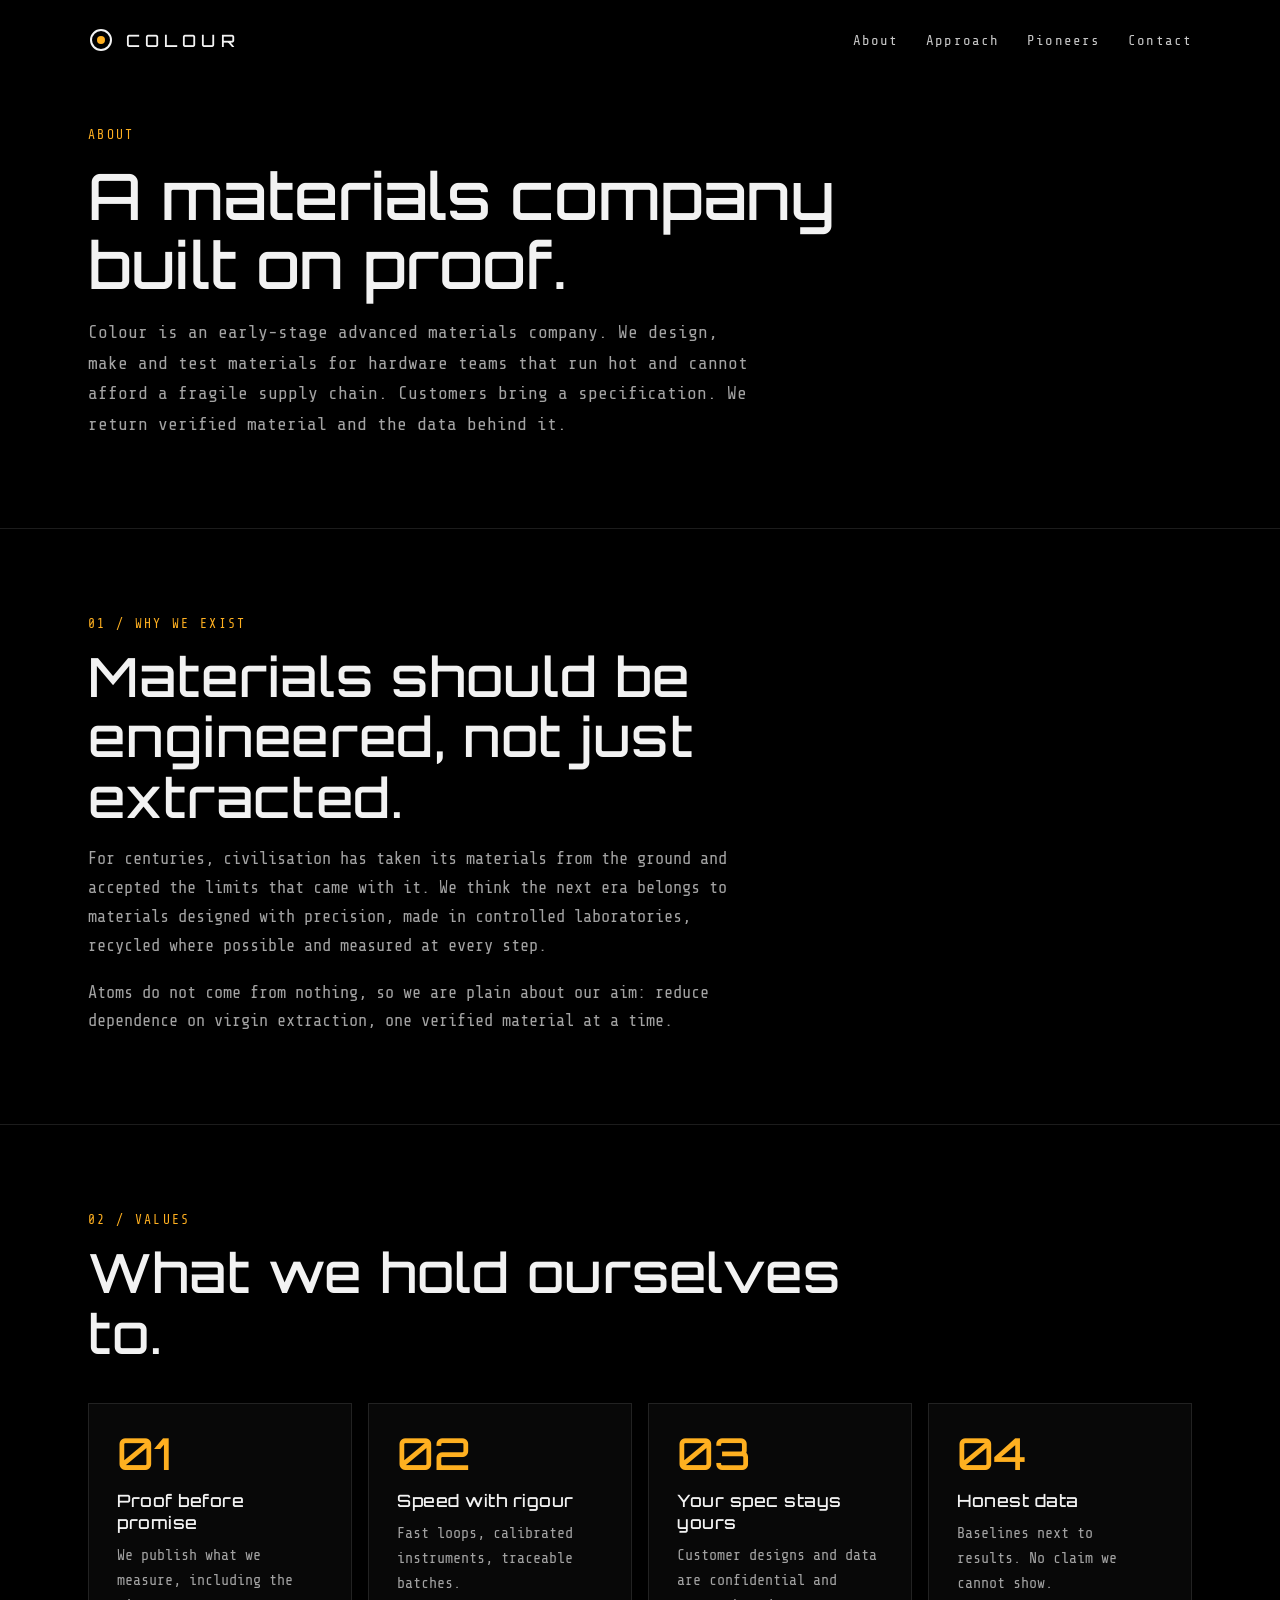
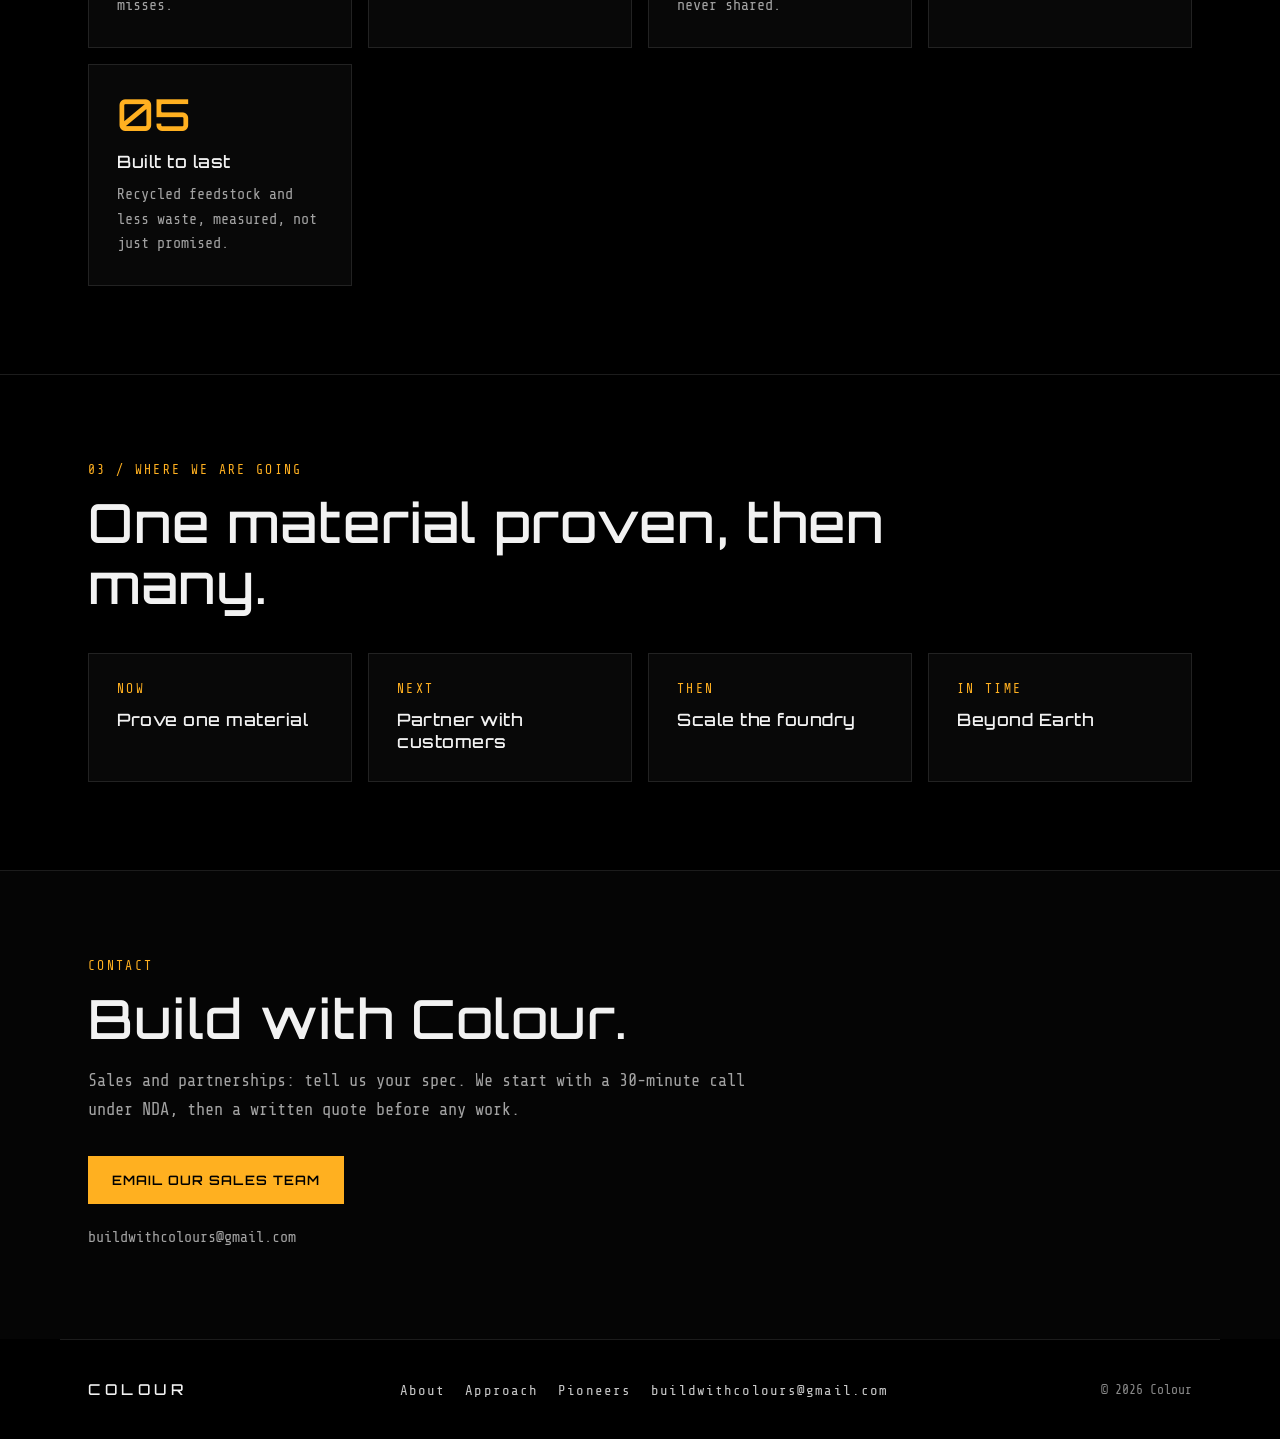
==== about.html @ e0ad326a "Add about.html" ====
<!doctype html>
<html lang="en">
<head>
<meta charset="utf-8">
<meta name="viewport" content="width=device-width,initial-scale=1">
<meta name="description" content="Colour designs, makes and tests thermal and magnetic materials to your specification.">
<title>About | Colour</title>

<link href="https://fonts.googleapis.com/css2?family=Orbitron:wght@500;600&family=Share+Tech+Mono&display=swap" rel="stylesheet">
<style>
body{margin:0;background:#000}*{box-sizing:border-box}
a{color:#FFB020}a:hover{color:#FFD27A}
.w{max-width:1160px;margin:0 auto;padding:0 28px}
.s{padding:88px 0;border-top:1px solid #1C1C1C}
.o{font:400 13px/1 'Share Tech Mono',monospace;letter-spacing:.18em;text-transform:uppercase;color:#FFB020;margin:0}
.h{font:500 clamp(30px,4.6vw,54px)/1.12 Orbitron,sans-serif;letter-spacing:.02em;margin:16px 0 0;color:#F2F2F2;max-width:820px}
.p{font:400 17px/1.7 'Share Tech Mono',monospace;color:#A3A3A3;margin:18px 0 0;max-width:660px}
.b{display:inline-flex;align-items:center;min-height:48px;padding:0 24px;background:#FFB020;color:#000;font:600 13px Orbitron,sans-serif;letter-spacing:.08em;text-decoration:none;text-transform:uppercase}
.b:hover{background:#FFD27A;color:#000}
.b2{display:inline-flex;align-items:center;min-height:48px;padding:0 24px;border:1px solid #444;color:#F2F2F2;font:600 13px Orbitron,sans-serif;letter-spacing:.08em;text-decoration:none;text-transform:uppercase}
.b2:hover{border-color:#FFB020;color:#F2F2F2}
.g{display:grid;grid-template-columns:repeat(auto-fit,minmax(240px,1fr));gap:16px;margin-top:40px}
.c{background:#080808;border:1px solid #222;padding:28px}
.t{font:500 17px/1.3 Orbitron,sans-serif;color:#F2F2F2;margin:0;letter-spacing:.03em}
.d{font:400 15px/1.65 'Share Tech Mono',monospace;color:#A3A3A3;margin:10px 0 0}
.n{font:500 44px/1 Orbitron,sans-serif;color:#FFB020;margin:0 0 14px}
.nv a{color:#C9C9C9;text-decoration:none;font:400 14px 'Share Tech Mono',monospace;margin-left:28px;letter-spacing:.08em}
.nv a:hover{color:#fff}
@media(max-width:760px){.nv a.x{display:none}.s{padding:60px 0}.hero{grid-template-columns:1fr!important}}
</style>

</head>
<body>
<div style="width:100%;background:#000;color:#F2F2F2">
<header class="w" style="display:flex;align-items:center;justify-content:space-between;height:80px">
<a href="index.html" style="display:flex;align-items:center;gap:12px;text-decoration:none" aria-label="Colour home"><svg width="26" height="26" viewBox="0 0 26 26" aria-hidden="true"><circle cx="13" cy="13" r="10" fill="none" stroke="#F2F2F2" stroke-width="2"/><circle cx="13" cy="13" r="4" fill="#FFB020"/></svg><span style="font:500 17px Orbitron,sans-serif;letter-spacing:.3em;color:#F2F2F2">COLOUR</span></a>
<nav class="nv" style="display:flex;align-items:center"><a class="x" href="about.html">About</a><a class="x" href="approach.html">Approach</a><a class="x" href="pioneers.html">Pioneers</a><a href="mailto:buildwithcolours@gmail.com?subject=Colour%20enquiry">Contact</a></nav>
</header>
<section class="w" style="padding-top:48px;padding-bottom:88px">
<p class="o">About</p>
<h1 style="font:500 clamp(34px,5.2vw,64px)/1.08 Orbitron,sans-serif;margin:20px 0 0;max-width:900px">A materials company built on proof.</h1>
<p class="p" style="font-size:18px">Colour is an early-stage advanced materials company. We design, make and test materials for hardware teams that run hot and cannot afford a fragile supply chain. Customers bring a specification. We return verified material and the data behind it.</p>
</section>
<section class="s"><div class="w">
<p class="o">01 / Why we exist</p>
<h2 class="h">Materials should be engineered, not just extracted.</h2>
<p class="p">For centuries, civilisation has taken its materials from the ground and accepted the limits that came with it. We think the next era belongs to materials designed with precision, made in controlled laboratories, recycled where possible and measured at every step.</p>
<p class="p">Atoms do not come from nothing, so we are plain about our aim: reduce dependence on virgin extraction, one verified material at a time.</p>
</div></section>
<section class="s"><div class="w">
<p class="o">02 / Values</p>
<h2 class="h">What we hold ourselves to.</h2>
<div class="g">
<div class="c"><p class="n">01</p><p class="t">Proof before promise</p><p class="d">We publish what we measure, including the misses.</p></div>
<div class="c"><p class="n">02</p><p class="t">Speed with rigour</p><p class="d">Fast loops, calibrated instruments, traceable batches.</p></div>
<div class="c"><p class="n">03</p><p class="t">Your spec stays yours</p><p class="d">Customer designs and data are confidential and never shared.</p></div>
<div class="c"><p class="n">04</p><p class="t">Honest data</p><p class="d">Baselines next to results. No claim we cannot show.</p></div>
<div class="c"><p class="n">05</p><p class="t">Built to last</p><p class="d">Recycled feedstock and less waste, measured, not just promised.</p></div>
</div></div></section>
<section class="s"><div class="w">
<p class="o">03 / Where we are going</p>
<h2 class="h">One material proven, then many.</h2>
<div class="g">
<div class="c"><p class="o">Now</p><p class="t" style="margin-top:14px">Prove one material</p></div>
<div class="c"><p class="o">Next</p><p class="t" style="margin-top:14px">Partner with customers</p></div>
<div class="c"><p class="o">Then</p><p class="t" style="margin-top:14px">Scale the foundry</p></div>
<div class="c"><p class="o">In time</p><p class="t" style="margin-top:14px">Beyond Earth</p></div>
</div></div></section>
<section class="s" style="background:#050505"><div class="w">
<p class="o">Contact</p>
<h2 class="h">Build with Colour.</h2>
<p class="p">Sales and partnerships: tell us your spec. We start with a 30-minute call under NDA, then a written quote before any work.</p>
<div style="margin-top:32px"><a class="b" href="mailto:buildwithcolours@gmail.com?subject=Colour%3A%20spec%20call%20request&body=Name%3A%0ACompany%3A%0AProgramme%20(thermal%20composites%2C%20magnets%2C%20other)%3A%0AYour%20spec%20in%20a%20few%20lines%3A%0A">Email our sales team</a></div>
<p class="d" style="margin-top:22px">buildwithcolours@gmail.com</p>
</div></section>
<footer class="w" style="display:flex;flex-wrap:wrap;gap:20px;align-items:center;justify-content:space-between;padding-top:40px;padding-bottom:40px;border-top:1px solid #1C1C1C">
<span style="font:500 15px Orbitron,sans-serif;letter-spacing:.3em">COLOUR</span>
<span class="nv"><a href="about.html" style="margin:0 20px 0 0">About</a><a href="approach.html" style="margin:0 20px 0 0">Approach</a><a href="pioneers.html" style="margin:0 20px 0 0">Pioneers</a><a href="mailto:buildwithcolours@gmail.com" style="margin:0">buildwithcolours@gmail.com</a></span>
<span style="font:400 13px 'Share Tech Mono',monospace;color:#8A8A8A">&copy; 2026 Colour</span>
</footer>
</div>

</body>
</html>
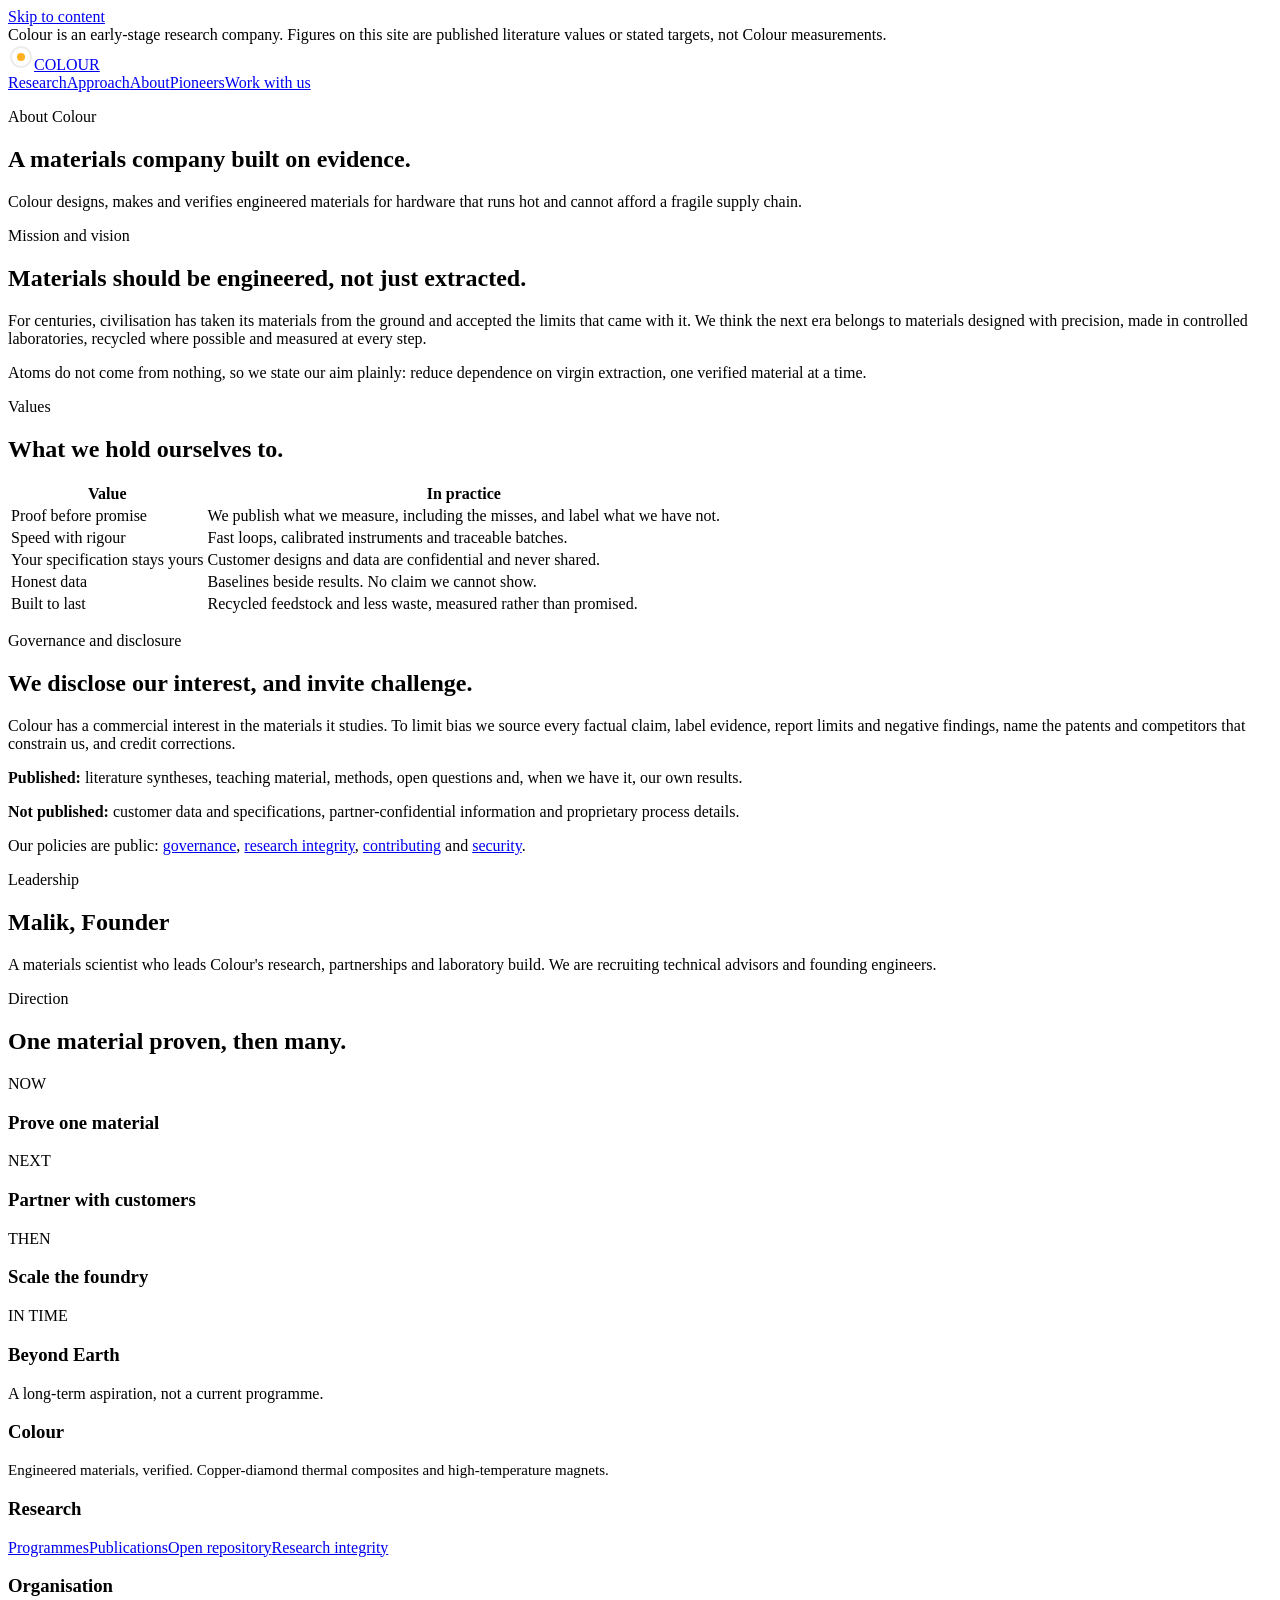
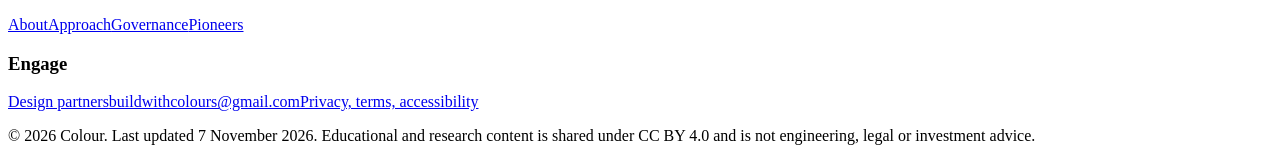
==== commit 6d6606f4: "Update about.html" ====
--- a/about.html
+++ b/about.html
@@ -3,82 +3,57 @@
 <head>
 <meta charset="utf-8">
 <meta name="viewport" content="width=device-width,initial-scale=1">
-<meta name="description" content="Colour designs, makes and tests thermal and magnetic materials to your specification.">
 <title>About | Colour</title>
-
-<link href="https://fonts.googleapis.com/css2?family=Orbitron:wght@500;600&family=Share+Tech+Mono&display=swap" rel="stylesheet">
-<style>
-body{margin:0;background:#000}*{box-sizing:border-box}
-a{color:#FFB020}a:hover{color:#FFD27A}
-.w{max-width:1160px;margin:0 auto;padding:0 28px}
-.s{padding:88px 0;border-top:1px solid #1C1C1C}
-.o{font:400 13px/1 'Share Tech Mono',monospace;letter-spacing:.18em;text-transform:uppercase;color:#FFB020;margin:0}
-.h{font:500 clamp(30px,4.6vw,54px)/1.12 Orbitron,sans-serif;letter-spacing:.02em;margin:16px 0 0;color:#F2F2F2;max-width:820px}
-.p{font:400 17px/1.7 'Share Tech Mono',monospace;color:#A3A3A3;margin:18px 0 0;max-width:660px}
-.b{display:inline-flex;align-items:center;min-height:48px;padding:0 24px;background:#FFB020;color:#000;font:600 13px Orbitron,sans-serif;letter-spacing:.08em;text-decoration:none;text-transform:uppercase}
-.b:hover{background:#FFD27A;color:#000}
-.b2{display:inline-flex;align-items:center;min-height:48px;padding:0 24px;border:1px solid #444;color:#F2F2F2;font:600 13px Orbitron,sans-serif;letter-spacing:.08em;text-decoration:none;text-transform:uppercase}
-.b2:hover{border-color:#FFB020;color:#F2F2F2}
-.g{display:grid;grid-template-columns:repeat(auto-fit,minmax(240px,1fr));gap:16px;margin-top:40px}
-.c{background:#080808;border:1px solid #222;padding:28px}
-.t{font:500 17px/1.3 Orbitron,sans-serif;color:#F2F2F2;margin:0;letter-spacing:.03em}
-.d{font:400 15px/1.65 'Share Tech Mono',monospace;color:#A3A3A3;margin:10px 0 0}
-.n{font:500 44px/1 Orbitron,sans-serif;color:#FFB020;margin:0 0 14px}
-.nv a{color:#C9C9C9;text-decoration:none;font:400 14px 'Share Tech Mono',monospace;margin-left:28px;letter-spacing:.08em}
-.nv a:hover{color:#fff}
-@media(max-width:760px){.nv a.x{display:none}.s{padding:60px 0}.hero{grid-template-columns:1fr!important}}
-</style>
-
+<meta name="description" content="Colour is a materials company built on evidence: mission, values, governance and disclosure.">
+<meta name="theme-color" content="#000000">
+<meta property="og:title" content="About | Colour">
+<meta property="og:description" content="Colour is a materials company built on evidence: mission, values, governance and disclosure.">
+<link rel="icon" href="data:image/svg+xml,%3Csvg xmlns='http://www.w3.org/2000/svg' viewBox='0 0 26 26'%3E%3Crect width='26' height='26' fill='%23000'/%3E%3Ccircle cx='13' cy='13' r='9' fill='none' stroke='%23eee' stroke-width='2'/%3E%3Ccircle cx='13' cy='13' r='3.5' fill='%23FFB020'/%3E%3C/svg%3E">
+<link rel="preconnect" href="https://fonts.googleapis.com"><link rel="preconnect" href="https://fonts.gstatic.com" crossorigin>
+<link href="https://fonts.googleapis.com/css2?family=IBM+Plex+Sans:wght@400;500&family=Orbitron:wght@500;600&family=Share+Tech+Mono&display=swap" rel="stylesheet">
+<link rel="stylesheet" href="site.css">
 </head>
 <body>
-<div style="width:100%;background:#000;color:#F2F2F2">
-<header class="w" style="display:flex;align-items:center;justify-content:space-between;height:80px">
-<a href="index.html" style="display:flex;align-items:center;gap:12px;text-decoration:none" aria-label="Colour home"><svg width="26" height="26" viewBox="0 0 26 26" aria-hidden="true"><circle cx="13" cy="13" r="10" fill="none" stroke="#F2F2F2" stroke-width="2"/><circle cx="13" cy="13" r="4" fill="#FFB020"/></svg><span style="font:500 17px Orbitron,sans-serif;letter-spacing:.3em;color:#F2F2F2">COLOUR</span></a>
-<nav class="nv" style="display:flex;align-items:center"><a class="x" href="about.html">About</a><a class="x" href="approach.html">Approach</a><a class="x" href="pioneers.html">Pioneers</a><a href="mailto:buildwithcolours@gmail.com?subject=Colour%20enquiry">Contact</a></nav>
-</header>
-<section class="w" style="padding-top:48px;padding-bottom:88px">
-<p class="o">About</p>
-<h1 style="font:500 clamp(34px,5.2vw,64px)/1.08 Orbitron,sans-serif;margin:20px 0 0;max-width:900px">A materials company built on proof.</h1>
-<p class="p" style="font-size:18px">Colour is an early-stage advanced materials company. We design, make and test materials for hardware teams that run hot and cannot afford a fragile supply chain. Customers bring a specification. We return verified material and the data behind it.</p>
-</section>
-<section class="s"><div class="w">
-<p class="o">01 / Why we exist</p>
-<h2 class="h">Materials should be engineered, not just extracted.</h2>
-<p class="p">For centuries, civilisation has taken its materials from the ground and accepted the limits that came with it. We think the next era belongs to materials designed with precision, made in controlled laboratories, recycled where possible and measured at every step.</p>
-<p class="p">Atoms do not come from nothing, so we are plain about our aim: reduce dependence on virgin extraction, one verified material at a time.</p>
-</div></section>
-<section class="s"><div class="w">
-<p class="o">02 / Values</p>
-<h2 class="h">What we hold ourselves to.</h2>
-<div class="g">
-<div class="c"><p class="n">01</p><p class="t">Proof before promise</p><p class="d">We publish what we measure, including the misses.</p></div>
-<div class="c"><p class="n">02</p><p class="t">Speed with rigour</p><p class="d">Fast loops, calibrated instruments, traceable batches.</p></div>
-<div class="c"><p class="n">03</p><p class="t">Your spec stays yours</p><p class="d">Customer designs and data are confidential and never shared.</p></div>
-<div class="c"><p class="n">04</p><p class="t">Honest data</p><p class="d">Baselines next to results. No claim we cannot show.</p></div>
-<div class="c"><p class="n">05</p><p class="t">Built to last</p><p class="d">Recycled feedstock and less waste, measured, not just promised.</p></div>
-</div></div></section>
-<section class="s"><div class="w">
-<p class="o">03 / Where we are going</p>
-<h2 class="h">One material proven, then many.</h2>
-<div class="g">
-<div class="c"><p class="o">Now</p><p class="t" style="margin-top:14px">Prove one material</p></div>
-<div class="c"><p class="o">Next</p><p class="t" style="margin-top:14px">Partner with customers</p></div>
-<div class="c"><p class="o">Then</p><p class="t" style="margin-top:14px">Scale the foundry</p></div>
-<div class="c"><p class="o">In time</p><p class="t" style="margin-top:14px">Beyond Earth</p></div>
-</div></div></section>
-<section class="s" style="background:#050505"><div class="w">
-<p class="o">Contact</p>
-<h2 class="h">Build with Colour.</h2>
-<p class="p">Sales and partnerships: tell us your spec. We start with a 30-minute call under NDA, then a written quote before any work.</p>
-<div style="margin-top:32px"><a class="b" href="mailto:buildwithcolours@gmail.com?subject=Colour%3A%20spec%20call%20request&body=Name%3A%0ACompany%3A%0AProgramme%20(thermal%20composites%2C%20magnets%2C%20other)%3A%0AYour%20spec%20in%20a%20few%20lines%3A%0A">Email our sales team</a></div>
-<p class="d" style="margin-top:22px">buildwithcolours@gmail.com</p>
-</div></section>
-<footer class="w" style="display:flex;flex-wrap:wrap;gap:20px;align-items:center;justify-content:space-between;padding-top:40px;padding-bottom:40px;border-top:1px solid #1C1C1C">
-<span style="font:500 15px Orbitron,sans-serif;letter-spacing:.3em">COLOUR</span>
-<span class="nv"><a href="about.html" style="margin:0 20px 0 0">About</a><a href="approach.html" style="margin:0 20px 0 0">Approach</a><a href="pioneers.html" style="margin:0 20px 0 0">Pioneers</a><a href="mailto:buildwithcolours@gmail.com" style="margin:0">buildwithcolours@gmail.com</a></span>
-<span style="font:400 13px 'Share Tech Mono',monospace;color:#8A8A8A">&copy; 2026 Colour</span>
-</footer>
+<a class="skip" href="#main">Skip to content</a>
+<div class="bar"><div class="w">Colour is an early-stage research company. Figures on this site are published literature values or stated targets, not Colour measurements.</div></div>
+<header><div class="w hd">
+<a class="logo" href="index.html" aria-label="Colour home"><svg width="26" height="26" viewBox="0 0 26 26" aria-hidden="true"><circle cx="13" cy="13" r="10" fill="none" stroke="#EDEDED" stroke-width="2"/><circle cx="13" cy="13" r="4" fill="#FFB020"/></svg>COLOUR</a>
+<nav aria-label="Primary"><a href="research.html">Research</a><a href="approach.html">Approach</a><a href="about.html" aria-current="page">About</a><a href="pioneers.html">Pioneers</a><a href="partner.html">Work with us</a></nav>
+</div></header>
+<main id="main">
+<section class="w hero"><p class="k">About Colour</p><h1>A materials company built on evidence.</h1>
+<p class="lead">Colour designs, makes and verifies engineered materials for hardware that runs hot and cannot afford a fragile supply chain.</p></section>
+<section class="s"><div class="w g2"><div><p class="k">Mission and vision</p></div><div>
+<h2>Materials should be engineered, not just extracted.</h2>
+<p>For centuries, civilisation has taken its materials from the ground and accepted the limits that came with it. We think the next era belongs to materials designed with precision, made in controlled laboratories, recycled where possible and measured at every step.</p>
+<p>Atoms do not come from nothing, so we state our aim plainly: reduce dependence on virgin extraction, one verified material at a time.</p></div></div></section>
+<section class="s"><div class="w"><p class="k">Values</p><h2>What we hold ourselves to.</h2>
+<div class="tw"><table><thead><tr><th>Value</th><th>In practice</th></tr></thead><tbody>
+<tr><td>Proof before promise</td><td>We publish what we measure, including the misses, and label what we have not.</td></tr>
+<tr><td>Speed with rigour</td><td>Fast loops, calibrated instruments and traceable batches.</td></tr>
+<tr><td>Your specification stays yours</td><td>Customer designs and data are confidential and never shared.</td></tr>
+<tr><td>Honest data</td><td>Baselines beside results. No claim we cannot show.</td></tr>
+<tr><td>Built to last</td><td>Recycled feedstock and less waste, measured rather than promised.</td></tr></tbody></table></div></div></section>
+<section class="s" id="governance"><div class="w g2"><div><p class="k">Governance and disclosure</p></div><div>
+<h2>We disclose our interest, and invite challenge.</h2>
+<p>Colour has a commercial interest in the materials it studies. To limit bias we source every factual claim, label evidence, report limits and negative findings, name the patents and competitors that constrain us, and credit corrections.</p>
+<p><strong>Published:</strong> literature syntheses, teaching material, methods, open questions and, when we have it, our own results.</p>
+<p><strong>Not published:</strong> customer data and specifications, partner-confidential information and proprietary process details.</p>
+<p>Our policies are public: <a href="https://github.com/thecolourfoundation/colour-materials-research/blob/main/GOVERNANCE.md">governance</a>, <a href="https://github.com/thecolourfoundation/colour-materials-research/blob/main/docs/06-research-integrity.md">research integrity</a>, <a href="https://github.com/thecolourfoundation/colour-materials-research/blob/main/CONTRIBUTING.md">contributing</a> and <a href="https://github.com/thecolourfoundation/colour-materials-research/blob/main/SECURITY.md">security</a>.</p></div></div></section>
+<section class="s"><div class="w g2"><div><p class="k">Leadership</p></div><div>
+<h2>Malik, Founder</h2>
+<p>A materials scientist who leads Colour's research, partnerships and laboratory build. We are recruiting technical advisors and founding engineers.</p></div></div></section>
+<section class="s"><div class="w"><p class="k">Direction</p><h2>One material proven, then many.</h2>
+<div class="g4"><div><p class="n">NOW</p><h3>Prove one material</h3></div><div><p class="n">NEXT</p><h3>Partner with customers</h3></div><div><p class="n">THEN</p><h3>Scale the foundry</h3></div><div><p class="n">IN TIME</p><h3>Beyond Earth</h3><p>A long-term aspiration, not a current programme.</p></div></div></div></section>
+</main>
+<footer class="ft"><div class="w">
+<div class="g4" style="margin-top:0;border-top:0">
+<div><h3>Colour</h3><p style="font-size:15px">Engineered materials, verified. Copper-diamond thermal composites and high-temperature magnets.</p></div>
+<div><h3>Research</h3><a href="research.html">Programmes</a><a href="research.html#publications">Publications</a><a href="https://github.com/thecolourfoundation/colour-materials-research">Open repository</a><a href="https://github.com/thecolourfoundation/colour-materials-research/blob/main/docs/06-research-integrity.md">Research integrity</a></div>
+<div><h3>Organisation</h3><a href="about.html">About</a><a href="approach.html">Approach</a><a href="about.html#governance">Governance</a><a href="pioneers.html">Pioneers</a></div>
+<div><h3>Engage</h3><a href="partner.html">Design partners</a><a href="mailto:buildwithcolours@gmail.com">buildwithcolours@gmail.com</a><a href="legal.html">Privacy, terms, accessibility</a></div>
 </div>
-
+<p class="fine">&copy; 2026 Colour. Last updated 7 November 2026. Educational and research content is shared under CC BY 4.0 and is not engineering, legal or investment advice.</p>
+</div></footer>
 </body>
 </html>
